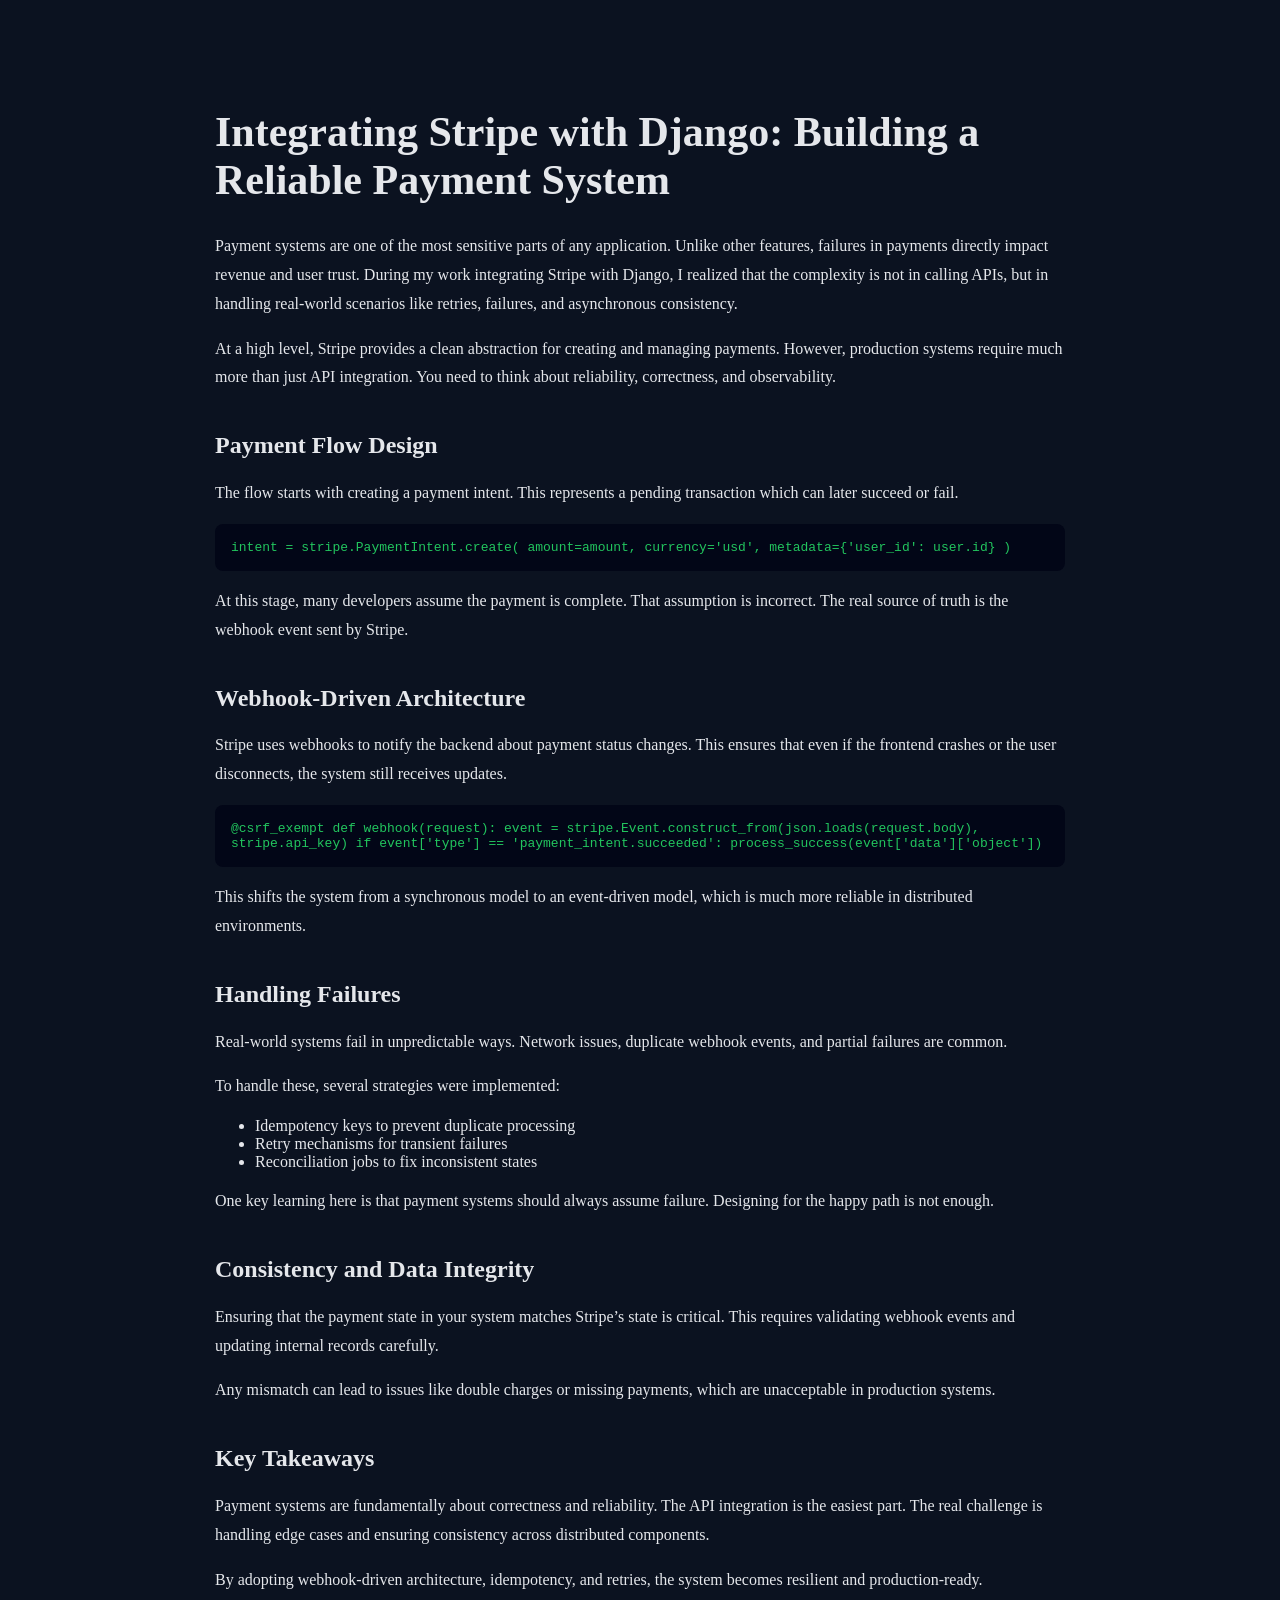
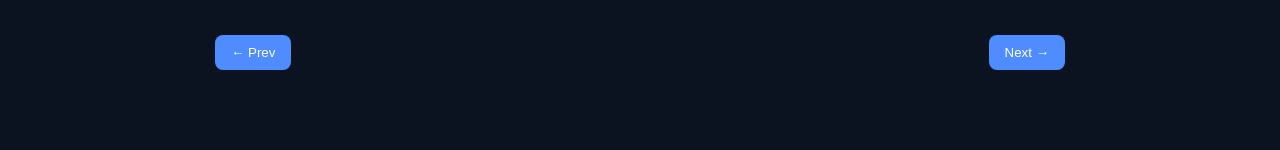
==== blog.html @ 41750885 "Fixed UI" ====
<!DOCTYPE html>
<html>
<head>
<meta name="viewport" content="width=device-width, initial-scale=1.0">
<title>Engineering Blog</title>

<style>
body{margin:0;font-family:Georgia,serif;background:#0b1220;color:#e5e7eb}
.container{max-width:850px;margin:auto;padding:80px 20px}
h1{font-size:42px}
h2{margin-top:40px}
p{margin-top:16px;line-height:1.8}
.code{background:#020617;padding:16px;border-radius:8px;color:#22c55e;font-family:monospace;margin-top:16px}
.nav{display:flex;justify-content:space-between;margin-top:40px}
button{padding:10px 16px;background:#4f8cff;border:none;color:white;border-radius:8px}
</style>
</head>

<body>

<div class="container" id="content"></div>

<script>

let index = 0;

const blogs = [

`<h1>Integrating Stripe with Django: Building a Reliable Payment System</h1>

<p>
Payment systems are one of the most sensitive parts of any application. Unlike other features, failures in payments directly impact revenue and user trust. During my work integrating Stripe with Django, I realized that the complexity is not in calling APIs, but in handling real-world scenarios like retries, failures, and asynchronous consistency.
</p>

<p>
At a high level, Stripe provides a clean abstraction for creating and managing payments. However, production systems require much more than just API integration. You need to think about reliability, correctness, and observability.
</p>

<h2>Payment Flow Design</h2>

<p>
The flow starts with creating a payment intent. This represents a pending transaction which can later succeed or fail.
</p>

<div class="code">
intent = stripe.PaymentIntent.create(
    amount=amount,
    currency='usd',
    metadata={'user_id': user.id}
)
</div>

<p>
At this stage, many developers assume the payment is complete. That assumption is incorrect. The real source of truth is the webhook event sent by Stripe.
</p>

<h2>Webhook-Driven Architecture</h2>

<p>
Stripe uses webhooks to notify the backend about payment status changes. This ensures that even if the frontend crashes or the user disconnects, the system still receives updates.
</p>

<div class="code">
@csrf_exempt
def webhook(request):
    event = stripe.Event.construct_from(json.loads(request.body), stripe.api_key)

    if event['type'] == 'payment_intent.succeeded':
        process_success(event['data']['object'])
</div>

<p>
This shifts the system from a synchronous model to an event-driven model, which is much more reliable in distributed environments.
</p>

<h2>Handling Failures</h2>

<p>
Real-world systems fail in unpredictable ways. Network issues, duplicate webhook events, and partial failures are common.
</p>

<p>
To handle these, several strategies were implemented:
</p>

<ul>
<li>Idempotency keys to prevent duplicate processing</li>
<li>Retry mechanisms for transient failures</li>
<li>Reconciliation jobs to fix inconsistent states</li>
</ul>

<p>
One key learning here is that payment systems should always assume failure. Designing for the happy path is not enough.
</p>

<h2>Consistency and Data Integrity</h2>

<p>
Ensuring that the payment state in your system matches Stripe’s state is critical. This requires validating webhook events and updating internal records carefully.
</p>

<p>
Any mismatch can lead to issues like double charges or missing payments, which are unacceptable in production systems.
</p>

<h2>Key Takeaways</h2>

<p>
Payment systems are fundamentally about correctness and reliability. The API integration is the easiest part. The real challenge is handling edge cases and ensuring consistency across distributed components.
</p>

<p>
By adopting webhook-driven architecture, idempotency, and retries, the system becomes resilient and production-ready.
</p>`,

`<h1>Scaling Backend Systems: From Bottlenecks to High Throughput</h1>

<p>
Scaling backend systems is often misunderstood as simply adding more servers. In reality, scaling is about identifying and eliminating bottlenecks.
</p>

<p>
In one of the systems I worked on, the application faced latency spikes during peak traffic. The root cause was not lack of resources, but inefficient system design.
</p>

<h2>Identifying Bottlenecks</h2>

<p>
The first step in scaling is understanding where the system is slowing down. Metrics showed that database queries were taking the majority of the request time.
</p>

<p>
This indicated that the database was the primary bottleneck.
</p>

<h2>Caching Strategy</h2>

<p>
To reduce database load, a caching layer was introduced. Frequently accessed data was stored in memory.
</p>

<div class="code">
if(cache.exists(key)){
    return cache.get(key);
} else {
    data = db.query();
    cache.set(key, data);
}
</div>

<p>
This significantly reduced database hits and improved response times.
</p>

<h2>Asynchronous Processing</h2>

<p>
Another major improvement was moving heavy operations to asynchronous workers. Tasks that did not require immediate response were offloaded to a queue.
</p>

<p>
This ensured that user-facing APIs remained fast and responsive.
</p>

<h2>Tradeoffs</h2>

<p>
Introducing caching and async processing increases system complexity. It also introduces eventual consistency.
</p>

<p>
However, the performance gains far outweigh these tradeoffs in high-scale systems.
</p>

<h2>Results</h2>

<p>
After these changes:
</p>

<ul>
<li>Latency reduced by ~30%</li>
<li>Throughput increased significantly</li>
<li>System stability improved under load</li>
</ul>

<p>
The key takeaway is that scaling is not about adding resources, but about designing systems efficiently.
</p>`,

`<h1>Debugging Production Systems: A Structured Approach</h1>

<p>
Debugging production systems is fundamentally different from debugging local code. Issues are often intermittent and occur under load, making them difficult to reproduce.
</p>

<p>
The key to effective debugging is structured thinking.
</p>

<h2>Gathering Data</h2>

<p>
The first step is always to collect logs and metrics. Without data, debugging becomes guesswork.
</p>

<div class="code">
grep "ERROR" logs.txt | tail -n 50
</div>

<p>
Logs provide insight into what the system was doing when the issue occurred.
</p>

<h2>Breaking Down the Problem</h2>

<p>
Instead of debugging the entire system, it is more effective to isolate components. Identify which service or dependency is failing.
</p>

<p>
This reduces the scope and makes the problem manageable.
</p>

<h2>Common Issues</h2>

<ul>
<li>Timeouts due to slow downstream services</li>
<li>Memory leaks</li>
<li>Misconfigured deployments</li>
</ul>

<p>
Each of these requires a different debugging strategy.
</p>

<h2>Improving Observability</h2>

<p>
Adding proper monitoring and alerts makes debugging much easier. Metrics like latency, error rates, and throughput provide valuable insights.
</p>

<p>
Tools are important, but thinking clearly under pressure is what truly matters.
</p>

<h2>Conclusion</h2>

<p>
Debugging is not just a skill, but a mindset. A structured approach helps identify issues quickly and minimizes impact on users.
</p>`

];

function render(){
document.getElementById("content").innerHTML = blogs[index] + `
<div class="nav">
<button onclick="prev()">← Prev</button>
<button onclick="next()">Next →</button>
</div>`;
}

function next(){ index=(index+1)%blogs.length; render();}
function prev(){ index=(index-1+blogs.length)%blogs.length; render();}

render();

</script>

</body>
</html>
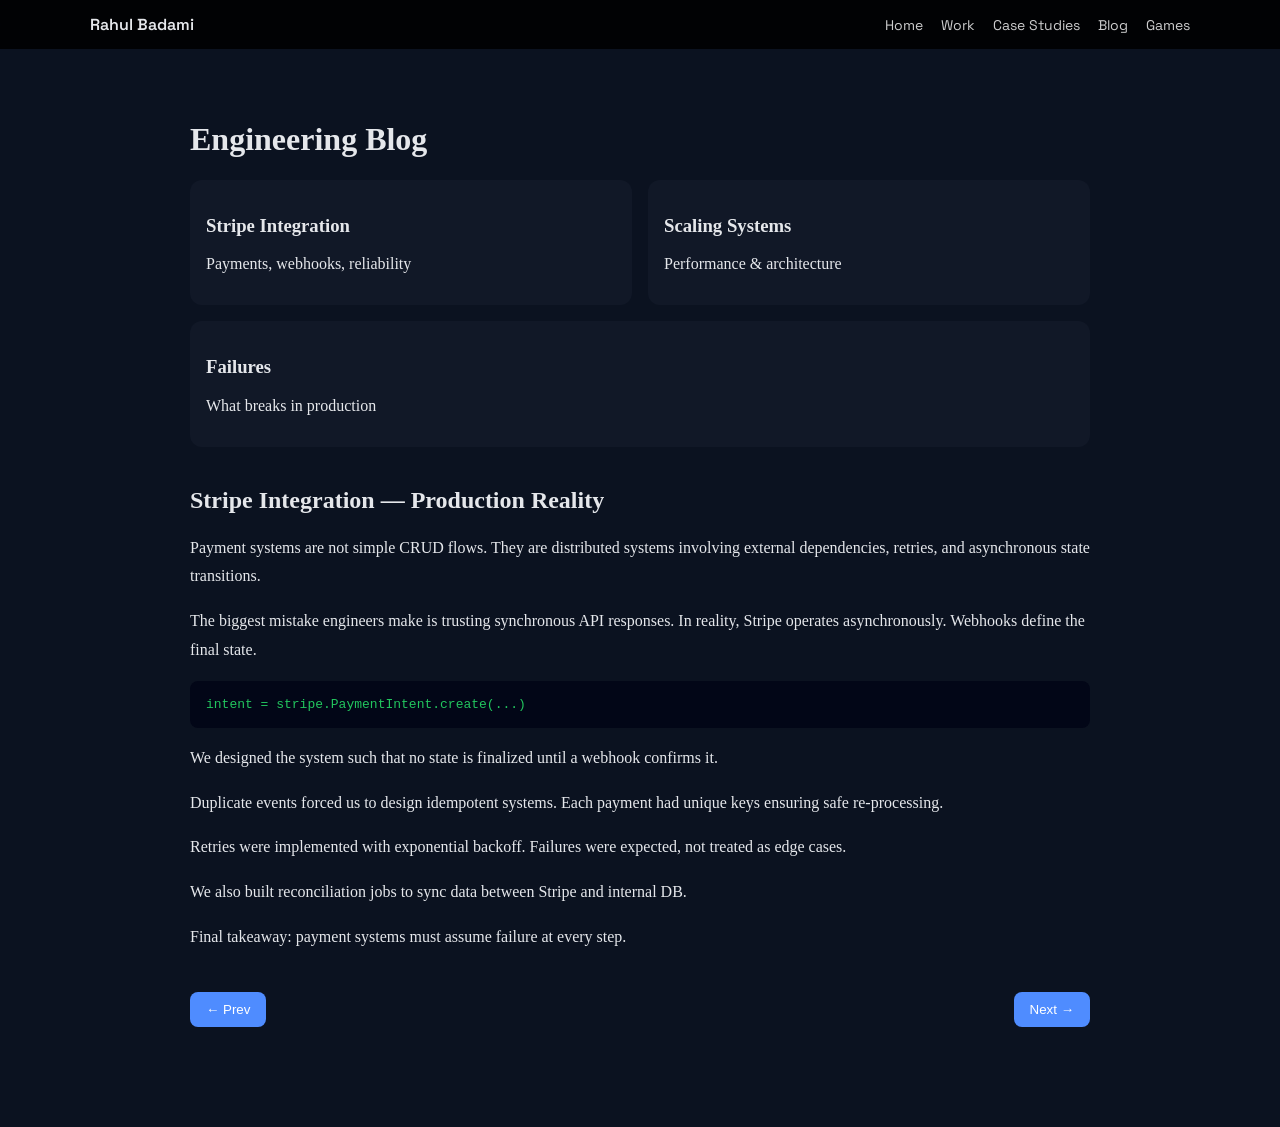
==== commit bf5f17a3: "Fixed UI" ====
--- a/blog.html
+++ b/blog.html
@@ -1,271 +1,266 @@
 <!DOCTYPE html>
+
 <html>
 <head>
 <meta name="viewport" content="width=device-width, initial-scale=1.0">
-<title>Engineering Blog</title>
+<title>Blog - Rahul Badami</title>
+
+<link href="https://fonts.googleapis.com/css2?family=Space+Grotesk:wght@400;600&display=swap" rel="stylesheet">
 
 <style>
-body{margin:0;font-family:Georgia,serif;background:#0b1220;color:#e5e7eb}
-.container{max-width:850px;margin:auto;padding:80px 20px}
-h1{font-size:42px}
-h2{margin-top:40px}
-p{margin-top:16px;line-height:1.8}
-.code{background:#020617;padding:16px;border-radius:8px;color:#22c55e;font-family:monospace;margin-top:16px}
-.nav{display:flex;justify-content:space-between;margin-top:40px}
-button{padding:10px 16px;background:#4f8cff;border:none;color:white;border-radius:8px}
+body{
+  margin:0;
+  font-family:Georgia,serif;
+  background:#0b1220;
+  color:#e5e7eb;
+}
+
+/* NAV */
+nav{
+  position:fixed;
+  top:0;
+  width:100%;
+  background:rgba(0,0,0,0.85);
+  backdrop-filter:blur(12px);
+  z-index:1000;
+}
+.nav-container{
+  max-width:1100px;
+  margin:auto;
+  display:flex;
+  align-items:center;
+  justify-content:space-between;
+  padding:14px 20px;
+}
+.logo{
+  font-family:'Space Grotesk';
+  font-weight:600;
+}
+.nav-links{
+  display:flex;
+  gap:18px;
+}
+.nav-links a{
+  color:white;
+  text-decoration:none;
+  font-family:'Space Grotesk';
+  font-size:14px;
+  opacity:0.8;
+}
+.nav-links a:hover{opacity:1}
+.hamburger{display:none;font-size:24px;cursor:pointer}
+
+/* MOBILE */
+@media(max-width:768px){
+  .hamburger{display:block}
+  .nav-links{
+    position:absolute;
+    top:60px;
+    left:0;
+    width:100%;
+    background:#0b1220;
+    flex-direction:column;
+    align-items:center;
+    padding:20px 0;
+    display:none;
+  }
+  .nav-links.active{display:flex}
+}
+
+/* CONTENT */
+.container{
+  max-width:900px;
+  margin:auto;
+  padding:100px 20px;
+}
+
+.cards{
+  display:flex;
+  flex-wrap:wrap;
+  gap:16px;
+}
+
+.card{
+  flex:1;
+  min-width:260px;
+  background:#111827;
+  padding:16px;
+  border-radius:12px;
+  cursor:pointer;
+  transition:0.3s;
+}
+.card:hover{transform:translateY(-5px)}
+
+.article{
+  margin-top:40px;
+}
+.article p{
+  line-height:1.8;
+  margin-top:16px;
+}
+.code{
+  background:#020617;
+  padding:16px;
+  border-radius:8px;
+  color:#22c55e;
+  font-family:monospace;
+  margin-top:16px;
+}
+
+.nav-btns{
+  display:flex;
+  justify-content:space-between;
+  margin-top:40px;
+}
+button{
+  padding:10px 16px;
+  background:#4f8cff;
+  border:none;
+  color:white;
+  border-radius:8px;
+}
 </style>
+
 </head>
 
 <body>
 
-<div class="container" id="content"></div>
+<nav>
+  <div class="nav-container">
+    <div class="logo">Rahul Badami</div>
+
+
+<div class="nav-links" id="navLinks">
+  <a href="index.html">Home</a>
+  <a href="work.html">Work</a>
+  <a href="case-studies.html">Case Studies</a>
+  <a href="blog.html">Blog</a>
+  <a href="games.html">Games</a>
+</div>
+
+<div class="hamburger" onclick="toggleMenu()">☰</div>
+
+
+  </div>
+</nav>
+
+<div class="container">
+
+<h1>Engineering Blog</h1>
+
+<div class="cards">
+  <div class="card" onclick="openBlog(0)">
+    <h3>Stripe Integration</h3>
+    <p>Payments, webhooks, reliability</p>
+  </div>
+
+  <div class="card" onclick="openBlog(1)">
+    <h3>Scaling Systems</h3>
+    <p>Performance & architecture</p>
+  </div>
+
+  <div class="card" onclick="openBlog(2)">
+    <h3>Failures</h3>
+    <p>What breaks in production</p>
+  </div>
+</div>
+
+<div id="content" class="article"></div>
+
+</div>
 
 <script>
 
+function toggleMenu(){
+  document.getElementById("navLinks").classList.toggle("active");
+}
+
 let index = 0;
 
 const blogs = [
 
-`<h1>Integrating Stripe with Django: Building a Reliable Payment System</h1>
-
-<p>
-Payment systems are one of the most sensitive parts of any application. Unlike other features, failures in payments directly impact revenue and user trust. During my work integrating Stripe with Django, I realized that the complexity is not in calling APIs, but in handling real-world scenarios like retries, failures, and asynchronous consistency.
-</p>
-
-<p>
-At a high level, Stripe provides a clean abstraction for creating and managing payments. However, production systems require much more than just API integration. You need to think about reliability, correctness, and observability.
-</p>
-
-<h2>Payment Flow Design</h2>
-
-<p>
-The flow starts with creating a payment intent. This represents a pending transaction which can later succeed or fail.
-</p>
+`<h2>Stripe Integration — Production Reality</h2>
+
+<p>Payment systems are not simple CRUD flows. They are distributed systems involving external dependencies, retries, and asynchronous state transitions.</p>
+
+<p>The biggest mistake engineers make is trusting synchronous API responses. In reality, Stripe operates asynchronously. Webhooks define the final state.</p>
 
 <div class="code">
-intent = stripe.PaymentIntent.create(
-    amount=amount,
-    currency='usd',
-    metadata={'user_id': user.id}
-)
-</div>
-
-<p>
-At this stage, many developers assume the payment is complete. That assumption is incorrect. The real source of truth is the webhook event sent by Stripe.
-</p>
-
-<h2>Webhook-Driven Architecture</h2>
-
-<p>
-Stripe uses webhooks to notify the backend about payment status changes. This ensures that even if the frontend crashes or the user disconnects, the system still receives updates.
-</p>
-
-<div class="code">
-@csrf_exempt
-def webhook(request):
-    event = stripe.Event.construct_from(json.loads(request.body), stripe.api_key)
-
-    if event['type'] == 'payment_intent.succeeded':
-        process_success(event['data']['object'])
-</div>
-
-<p>
-This shifts the system from a synchronous model to an event-driven model, which is much more reliable in distributed environments.
-</p>
-
-<h2>Handling Failures</h2>
-
-<p>
-Real-world systems fail in unpredictable ways. Network issues, duplicate webhook events, and partial failures are common.
-</p>
-
-<p>
-To handle these, several strategies were implemented:
-</p>
-
-<ul>
-<li>Idempotency keys to prevent duplicate processing</li>
-<li>Retry mechanisms for transient failures</li>
-<li>Reconciliation jobs to fix inconsistent states</li>
-</ul>
-
-<p>
-One key learning here is that payment systems should always assume failure. Designing for the happy path is not enough.
-</p>
-
-<h2>Consistency and Data Integrity</h2>
-
-<p>
-Ensuring that the payment state in your system matches Stripe’s state is critical. This requires validating webhook events and updating internal records carefully.
-</p>
-
-<p>
-Any mismatch can lead to issues like double charges or missing payments, which are unacceptable in production systems.
-</p>
-
-<h2>Key Takeaways</h2>
-
-<p>
-Payment systems are fundamentally about correctness and reliability. The API integration is the easiest part. The real challenge is handling edge cases and ensuring consistency across distributed components.
-</p>
-
-<p>
-By adopting webhook-driven architecture, idempotency, and retries, the system becomes resilient and production-ready.
-</p>`,
-
-`<h1>Scaling Backend Systems: From Bottlenecks to High Throughput</h1>
-
-<p>
-Scaling backend systems is often misunderstood as simply adding more servers. In reality, scaling is about identifying and eliminating bottlenecks.
-</p>
-
-<p>
-In one of the systems I worked on, the application faced latency spikes during peak traffic. The root cause was not lack of resources, but inefficient system design.
-</p>
-
-<h2>Identifying Bottlenecks</h2>
-
-<p>
-The first step in scaling is understanding where the system is slowing down. Metrics showed that database queries were taking the majority of the request time.
-</p>
-
-<p>
-This indicated that the database was the primary bottleneck.
-</p>
-
-<h2>Caching Strategy</h2>
-
-<p>
-To reduce database load, a caching layer was introduced. Frequently accessed data was stored in memory.
-</p>
+intent = stripe.PaymentIntent.create(...)
+</div>
+
+<p>We designed the system such that no state is finalized until a webhook confirms it.</p>
+
+<p>Duplicate events forced us to design idempotent systems. Each payment had unique keys ensuring safe re-processing.</p>
+
+<p>Retries were implemented with exponential backoff. Failures were expected, not treated as edge cases.</p>
+
+<p>We also built reconciliation jobs to sync data between Stripe and internal DB.</p>
+
+<p>Final takeaway: payment systems must assume failure at every step.</p>`,
+
+`<h2>Scaling Backend Systems</h2>
+
+<p>Scaling is not about adding servers — it's about removing bottlenecks.</p>
+
+<p>The first bottleneck was database contention. Introducing caching reduced load significantly.</p>
 
 <div class="code">
 if(cache.exists(key)){
-    return cache.get(key);
-} else {
-    data = db.query();
-    cache.set(key, data);
-}
-</div>
-
-<p>
-This significantly reduced database hits and improved response times.
-</p>
-
-<h2>Asynchronous Processing</h2>
-
-<p>
-Another major improvement was moving heavy operations to asynchronous workers. Tasks that did not require immediate response were offloaded to a queue.
-</p>
-
-<p>
-This ensured that user-facing APIs remained fast and responsive.
-</p>
-
-<h2>Tradeoffs</h2>
-
-<p>
-Introducing caching and async processing increases system complexity. It also introduces eventual consistency.
-</p>
-
-<p>
-However, the performance gains far outweigh these tradeoffs in high-scale systems.
-</p>
-
-<h2>Results</h2>
-
-<p>
-After these changes:
-</p>
-
-<ul>
-<li>Latency reduced by ~30%</li>
-<li>Throughput increased significantly</li>
-<li>System stability improved under load</li>
-</ul>
-
-<p>
-The key takeaway is that scaling is not about adding resources, but about designing systems efficiently.
-</p>`,
-
-`<h1>Debugging Production Systems: A Structured Approach</h1>
-
-<p>
-Debugging production systems is fundamentally different from debugging local code. Issues are often intermittent and occur under load, making them difficult to reproduce.
-</p>
-
-<p>
-The key to effective debugging is structured thinking.
-</p>
-
-<h2>Gathering Data</h2>
-
-<p>
-The first step is always to collect logs and metrics. Without data, debugging becomes guesswork.
-</p>
-
-<div class="code">
-grep "ERROR" logs.txt | tail -n 50
-</div>
-
-<p>
-Logs provide insight into what the system was doing when the issue occurred.
-</p>
-
-<h2>Breaking Down the Problem</h2>
-
-<p>
-Instead of debugging the entire system, it is more effective to isolate components. Identify which service or dependency is failing.
-</p>
-
-<p>
-This reduces the scope and makes the problem manageable.
-</p>
-
-<h2>Common Issues</h2>
-
-<ul>
-<li>Timeouts due to slow downstream services</li>
-<li>Memory leaks</li>
-<li>Misconfigured deployments</li>
-</ul>
-
-<p>
-Each of these requires a different debugging strategy.
-</p>
-
-<h2>Improving Observability</h2>
-
-<p>
-Adding proper monitoring and alerts makes debugging much easier. Metrics like latency, error rates, and throughput provide valuable insights.
-</p>
-
-<p>
-Tools are important, but thinking clearly under pressure is what truly matters.
-</p>
-
-<h2>Conclusion</h2>
-
-<p>
-Debugging is not just a skill, but a mindset. A structured approach helps identify issues quickly and minimizes impact on users.
-</p>`
+  return cache.get(key);
+}
+</div>
+
+<p>We moved heavy operations to async queues, reducing API latency.</p>
+
+<p>Stateless services allowed horizontal scaling across instances.</p>
+
+<p>Monitoring dashboards helped identify latency spikes and throughput limits.</p>
+
+<p>Scaling success came from architecture, not infrastructure.</p>`,
+
+`<h2>Production Failures</h2>
+
+<p>Failures are guaranteed in distributed systems.</p>
+
+<p>Circuit breakers prevented cascading failures.</p>
+
+<p>Retries were controlled to avoid overload.</p>
+
+<p>DLQs ensured failed events were not lost.</p>
+
+<p>Idempotency solved duplicate processing issues.</p>
+
+<p>Lesson: systems must be designed assuming things will break.</p>`
 
 ];
 
+function openBlog(i){
+  index = i;
+  render();
+}
+
 function render(){
-document.getElementById("content").innerHTML = blogs[index] + `
-<div class="nav">
-<button onclick="prev()">← Prev</button>
-<button onclick="next()">Next →</button>
-</div>`;
-}
-
-function next(){ index=(index+1)%blogs.length; render();}
-function prev(){ index=(index-1+blogs.length)%blogs.length; render();}
+  document.getElementById("content").innerHTML = blogs[index] + `
+  <div class="nav-btns">
+    <button onclick="prev()">← Prev</button>
+    <button onclick="next()">Next →</button>
+  </div>`;
+}
+
+function next(){
+  index = (index + 1) % blogs.length;
+  render();
+}
+
+function prev(){
+  index = (index - 1 + blogs.length) % blogs.length;
+  render();
+}
 
 render();
 
 </script>
 
 </body>
-</html>+</html>
